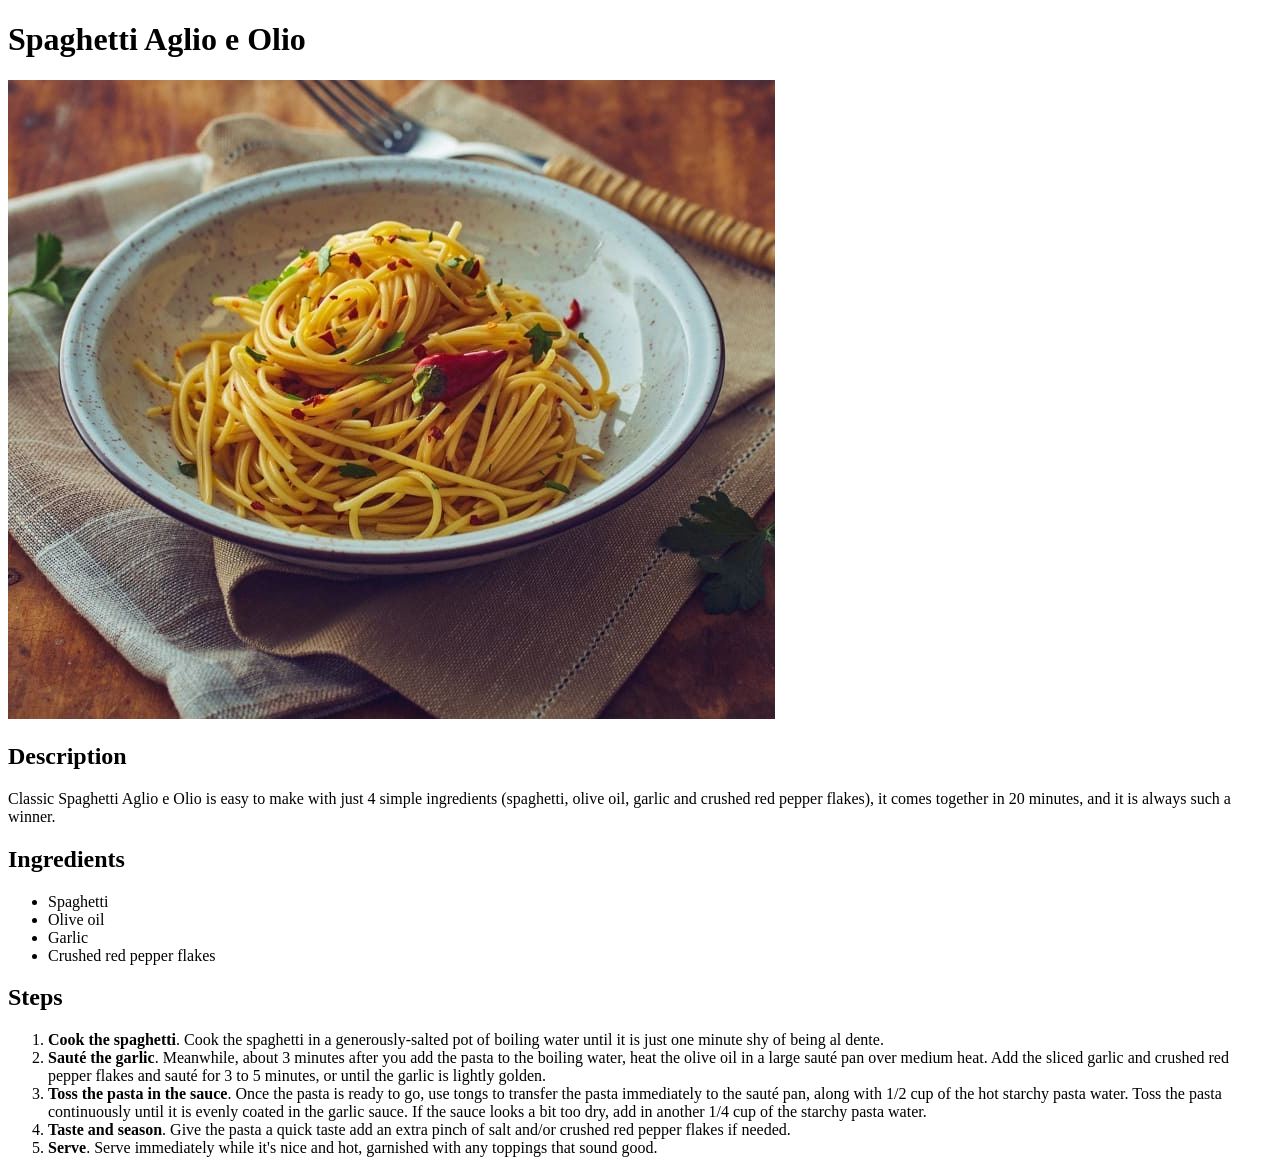
==== recipes/alio-e-olio.html @ eb294d82 "Finish Gnocchi page recipe Made a page recipe containing image of the dish, quick description, ingre" ====
<!DOCTYPE html>
<html lang="en">
<head>
    <meta charset="UTF-8">
    <meta name="viewport" content="width=device-width, initial-scale=1.0">
    <title>Spaghetti Aglio e Olio</title>
</head>
<body>
    <h1>Spaghetti Aglio e Olio</h1>
    <img src="../img/pasta.jpg" alt="Photo of pasta, Aglio e Olio">

    <h2>Description</h2>
    <p>Classic Spaghetti Aglio e Olio is easy to make with just 4 simple ingredients (spaghetti, olive oil, garlic and crushed red pepper flakes),
       it comes together in 20 minutes, and it is always such a winner.</p>

    <h2>Ingredients</h2>
    <ul>
        <li>Spaghetti</li>
        <li>Olive oil</li>
        <li>Garlic</li>
        <li>Crushed red pepper flakes</li>
    </ul>

    <h2>Steps</h2>
    <ol>
        <li><strong>Cook the spaghetti</strong>. Cook the spaghetti in a generously-salted pot of boiling water until it is just one minute shy of being al dente.</li>
        <li><strong>Sauté the garlic</strong>.  Meanwhile, about 3 minutes after you add the pasta to the boiling water, heat the olive oil in a large sauté pan over medium heat. 
            Add the sliced garlic and crushed red pepper flakes and sauté for 3 to 5 minutes, or until the garlic is lightly golden.</li>
        <li><strong>Toss the pasta in the sauce</strong>.  Once the pasta is ready to go, use tongs to transfer the pasta immediately to the sauté pan, along with 1/2 cup of the hot starchy pasta water.
            Toss the pasta continuously until it is evenly coated in the garlic sauce. If the sauce looks a bit too dry, add in another 1/4 cup of the starchy pasta water.</li>
        <li><strong>Taste and season</strong>. Give the pasta a quick taste add an extra pinch of salt and/or crushed red pepper flakes if needed.</li>
        <li><strong>Serve</strong>. Serve immediately while it's nice and hot, garnished with any toppings that sound good.</li>
    </ol>
</body>
</html>
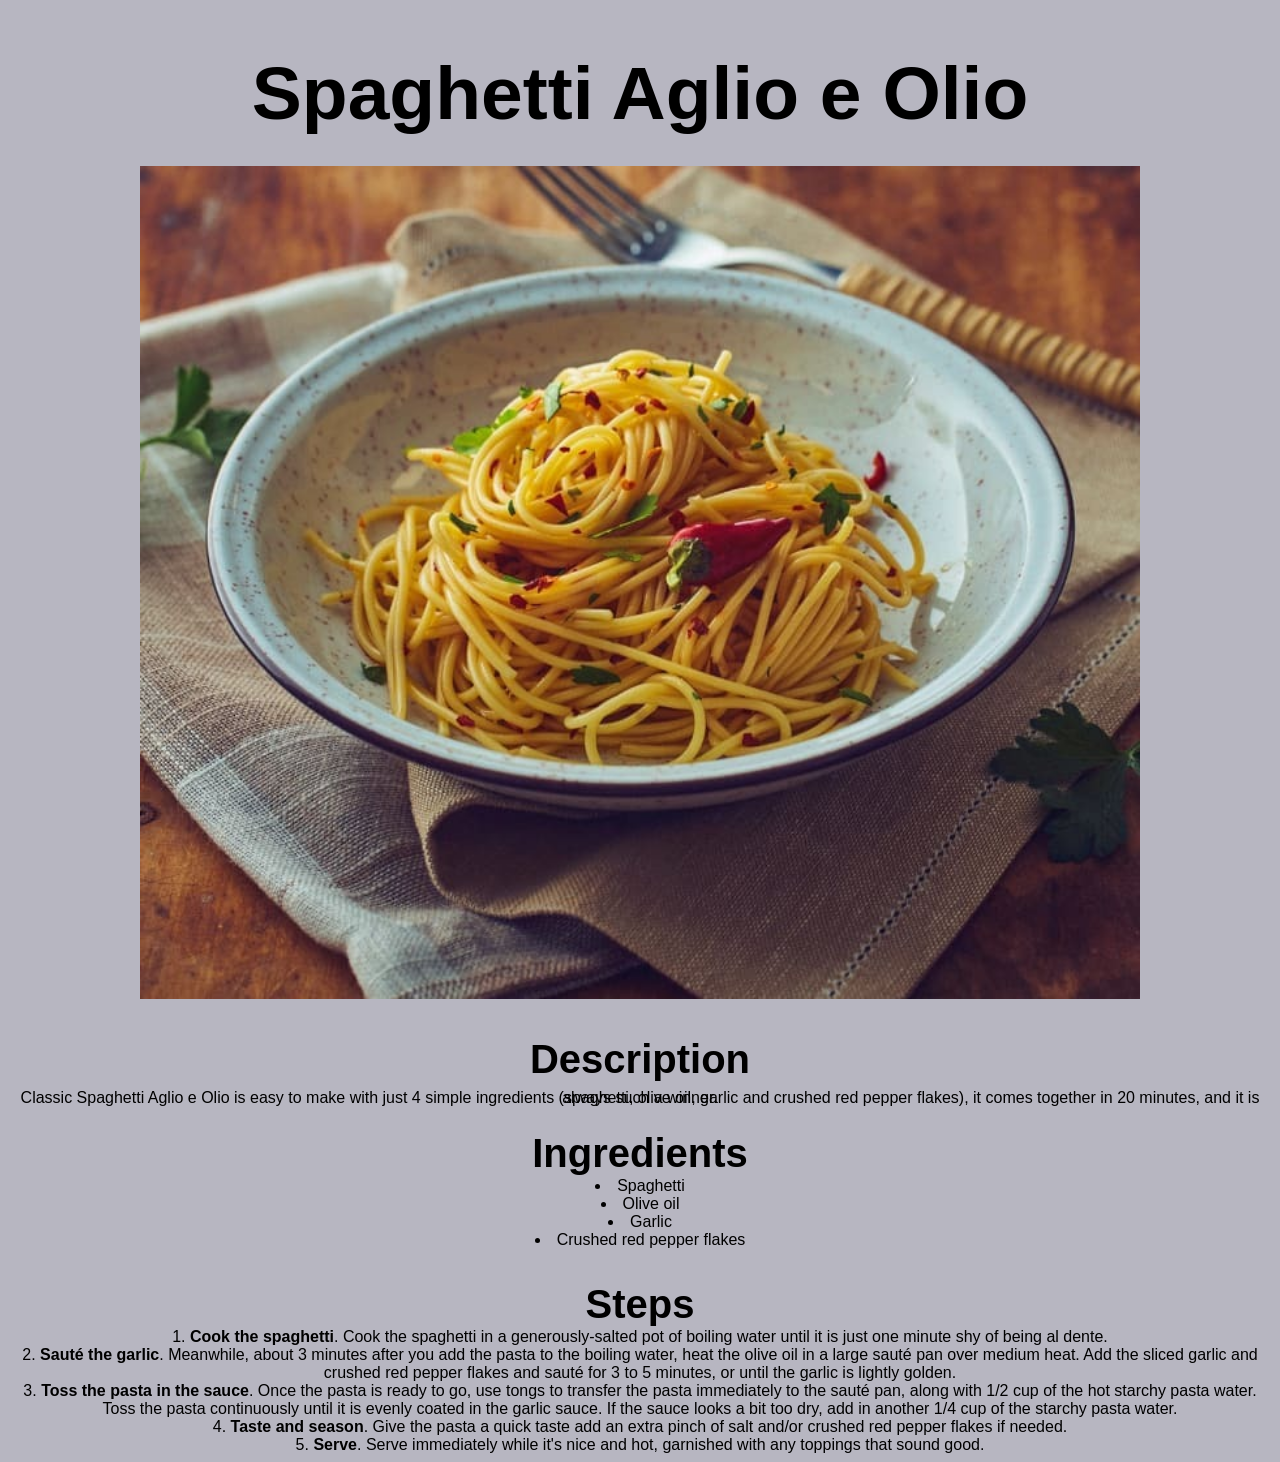
==== commit 3fc64801: "Add CSS to all pages Added background color, text colors, made all images proper size, centered list" ====
--- a/recipes/alio-e-olio.html
+++ b/recipes/alio-e-olio.html
@@ -4,32 +4,40 @@
     <meta charset="UTF-8">
     <meta name="viewport" content="width=device-width, initial-scale=1.0">
     <title>Spaghetti Aglio e Olio</title>
+    <link rel="stylesheet" href="../styles.css">
 </head>
 <body>
     <h1>Spaghetti Aglio e Olio</h1>
     <img src="../img/pasta.jpg" alt="Photo of pasta, Aglio e Olio">
 
     <h2>Description</h2>
-    <p>Classic Spaghetti Aglio e Olio is easy to make with just 4 simple ingredients (spaghetti, olive oil, garlic and crushed red pepper flakes),
-       it comes together in 20 minutes, and it is always such a winner.</p>
+    <p>
+        Classic Spaghetti Aglio e Olio is easy to make with just 4 simple ingredients
+        (spaghetti, olive oil, garlic and crushed red pepper flakes), it comes together
+        in 20 minutes, and it is always such a winner.
+    </p>
 
     <h2>Ingredients</h2>
-    <ul>
-        <li>Spaghetti</li>
-        <li>Olive oil</li>
-        <li>Garlic</li>
-        <li>Crushed red pepper flakes</li>
-    </ul>
+    <div class="container">
+        <ul class="ingredients">
+            <li>Spaghetti</li>
+            <li>Olive oil</li>
+            <li>Garlic</li>
+            <li>Crushed red pepper flakes</li>
+        </ul>
+    </div>
 
     <h2>Steps</h2>
-    <ol>
-        <li><strong>Cook the spaghetti</strong>. Cook the spaghetti in a generously-salted pot of boiling water until it is just one minute shy of being al dente.</li>
-        <li><strong>Sauté the garlic</strong>.  Meanwhile, about 3 minutes after you add the pasta to the boiling water, heat the olive oil in a large sauté pan over medium heat. 
-            Add the sliced garlic and crushed red pepper flakes and sauté for 3 to 5 minutes, or until the garlic is lightly golden.</li>
-        <li><strong>Toss the pasta in the sauce</strong>.  Once the pasta is ready to go, use tongs to transfer the pasta immediately to the sauté pan, along with 1/2 cup of the hot starchy pasta water.
-            Toss the pasta continuously until it is evenly coated in the garlic sauce. If the sauce looks a bit too dry, add in another 1/4 cup of the starchy pasta water.</li>
-        <li><strong>Taste and season</strong>. Give the pasta a quick taste add an extra pinch of salt and/or crushed red pepper flakes if needed.</li>
-        <li><strong>Serve</strong>. Serve immediately while it's nice and hot, garnished with any toppings that sound good.</li>
-    </ol>
+    <div class="container">
+        <ol class="steps">
+            <li><strong>Cook the spaghetti</strong>. Cook the spaghetti in a generously-salted pot of boiling water until it is just one minute shy of being al dente.</li>
+            <li><strong>Sauté the garlic</strong>. Meanwhile, about 3 minutes after you add the pasta to the boiling water, heat the olive oil in a large sauté pan over medium heat.
+                Add the sliced garlic and crushed red pepper flakes and sauté for 3 to 5 minutes, or until the garlic is lightly golden.</li>
+            <li><strong>Toss the pasta in the sauce</strong>.  Once the pasta is ready to go, use tongs to transfer the pasta immediately to the sauté pan, along with 1/2 cup of the hot starchy pasta water.
+                Toss the pasta continuously until it is evenly coated in the garlic sauce. If the sauce looks a bit too dry, add in another 1/4 cup of the starchy pasta water.</li>
+            <li><strong>Taste and season</strong>. Give the pasta a quick taste add an extra pinch of salt and/or crushed red pepper flakes if needed.</li>
+            <li><strong>Serve</strong>. Serve immediately while it's nice and hot, garnished with any toppings that sound good.</li>
+        </ol>
+    </div>
 </body>
 </html>
--- a/styles.css
+++ b/styles.css
@@ -0,0 +1,54 @@
+body {
+    background-color: #B7B6C1;
+    text-align: center;
+    font-family: Arial, Helvetica, sans-serif;
+}
+
+.list-of-recipes {
+    list-style-type: none;
+    line-height: 1.4;
+}
+
+img {
+    margin-top: 30px;
+    width: 1000px;
+    height: auto;
+}
+
+h1 {
+    font-size: 75px;
+    margin-bottom: 0px;
+}
+
+p {
+    line-height: 0;
+}
+
+a {
+    font-size: 25px;
+    line-height: 1.5;
+    text-decoration: underline #5a7a2a;
+    color: #5a7a2a;
+}
+
+h2 {
+    font-size: 2.5rem;
+    margin-bottom: 1px;
+}
+
+ul.ingredients,
+ol.steps,
+.list-of-recipes {
+    list-style-position: inside;
+    margin: 0;
+    padding: 0;
+}
+
+#gnocchi-img,
+#garlic-butter-salmon-img {
+    width: 400px;
+    height: auto;
+}
+
+
+
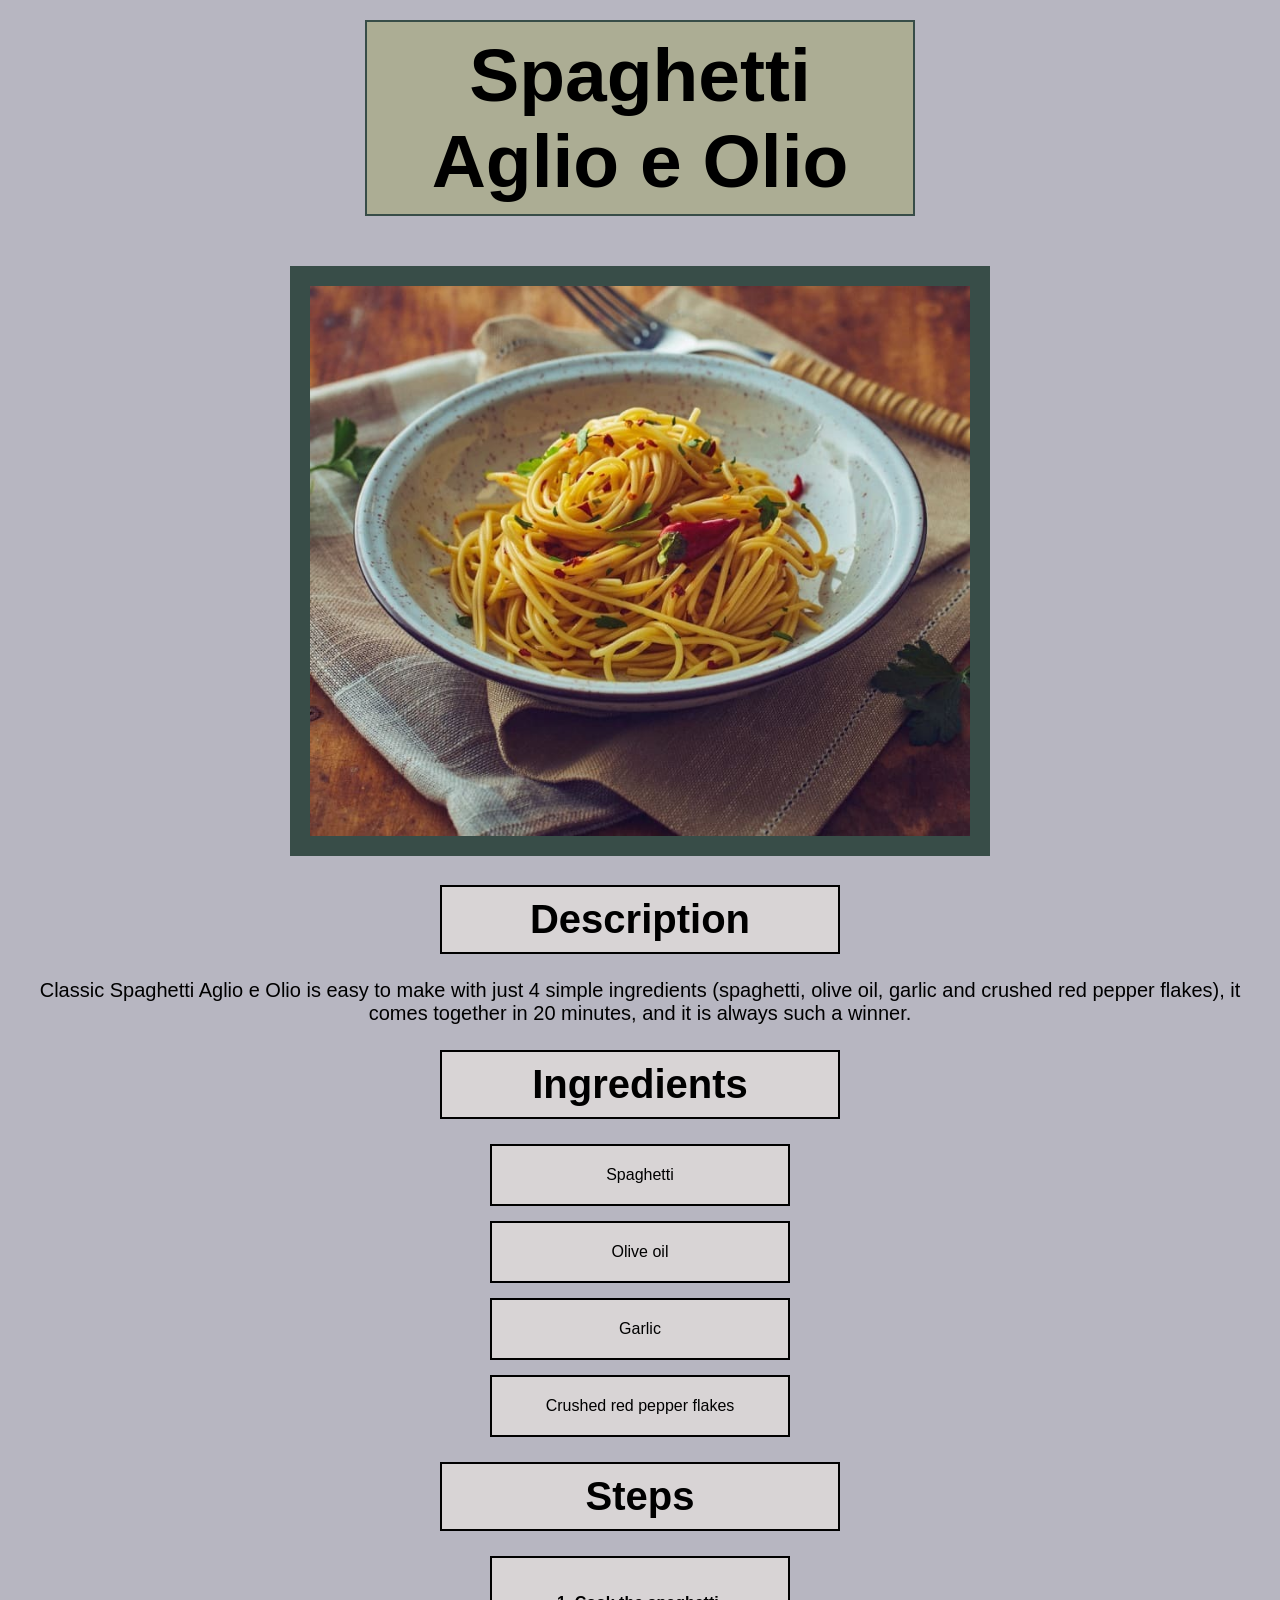
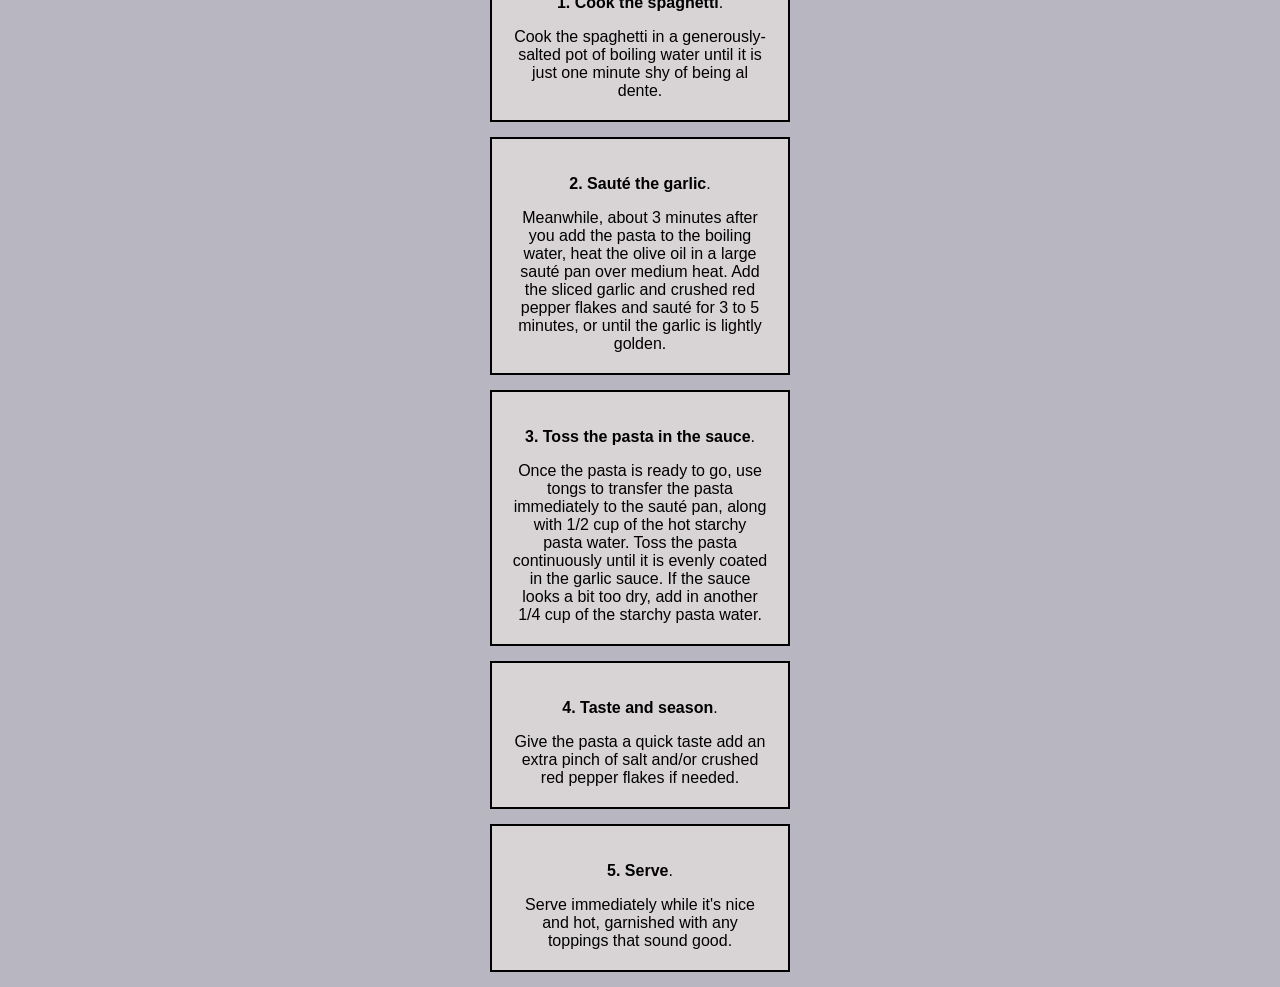
==== commit d2122ece: "Update styless by new box model properties Added box layout, padding, margins and borders to all the" ====
--- a/recipes/alio-e-olio.html
+++ b/recipes/alio-e-olio.html
@@ -10,8 +10,9 @@
     <h1>Spaghetti Aglio e Olio</h1>
     <img src="../img/pasta.jpg" alt="Photo of pasta, Aglio e Olio">
 
+    <div class="inline">
     <h2>Description</h2>
-    <p>
+    <p style="font-size: 20px;">
         Classic Spaghetti Aglio e Olio is easy to make with just 4 simple ingredients
         (spaghetti, olive oil, garlic and crushed red pepper flakes), it comes together
         in 20 minutes, and it is always such a winner.
@@ -30,14 +31,15 @@
     <h2>Steps</h2>
     <div class="container">
         <ol class="steps">
-            <li><strong>Cook the spaghetti</strong>. Cook the spaghetti in a generously-salted pot of boiling water until it is just one minute shy of being al dente.</li>
-            <li><strong>Sauté the garlic</strong>. Meanwhile, about 3 minutes after you add the pasta to the boiling water, heat the olive oil in a large sauté pan over medium heat.
+            <li><p><strong>1. Cook the spaghetti</strong>.</p> Cook the spaghetti in a generously-salted pot of boiling water until it is just one minute shy of being al dente.</li>
+            <li><p><strong>2. Sauté the garlic</strong>.</p> Meanwhile, about 3 minutes after you add the pasta to the boiling water, heat the olive oil in a large sauté pan over medium heat.
                 Add the sliced garlic and crushed red pepper flakes and sauté for 3 to 5 minutes, or until the garlic is lightly golden.</li>
-            <li><strong>Toss the pasta in the sauce</strong>.  Once the pasta is ready to go, use tongs to transfer the pasta immediately to the sauté pan, along with 1/2 cup of the hot starchy pasta water.
+            <li><p><strong>3. Toss the pasta in the sauce</strong>.</p>  Once the pasta is ready to go, use tongs to transfer the pasta immediately to the sauté pan, along with 1/2 cup of the hot starchy pasta water.
                 Toss the pasta continuously until it is evenly coated in the garlic sauce. If the sauce looks a bit too dry, add in another 1/4 cup of the starchy pasta water.</li>
-            <li><strong>Taste and season</strong>. Give the pasta a quick taste add an extra pinch of salt and/or crushed red pepper flakes if needed.</li>
-            <li><strong>Serve</strong>. Serve immediately while it's nice and hot, garnished with any toppings that sound good.</li>
+            <li><p><strong>4. Taste and season</strong>.</p> Give the pasta a quick taste add an extra pinch of salt and/or crushed red pepper flakes if needed.</li>
+            <li><p><strong>5. Serve</strong>.</p> Serve immediately while it's nice and hot, garnished with any toppings that sound good.</li>
         </ol>
     </div>
+</div>
 </body>
 </html>
--- a/styles.css
+++ b/styles.css
@@ -1,45 +1,63 @@
+* {
+    box-sizing: border-box;
+}
+
 body {
     background-color: #B7B6C1;
     text-align: center;
     font-family: Arial, Helvetica, sans-serif;
 }
 
-.list-of-recipes {
-    list-style-type: none;
-    line-height: 1.4;
+h1 {
+    font-size: 75px;
+    margin: 20px auto;
+    padding: 10px 5px;
+    background-color: #ACAD94;
+    width: 550px;
+    border: 2px solid #384D48;
+}
+
+h2 {
+    font-size: 2.5rem;
+    padding: 10px;
+    background-color: #D8D4D5;
+    border: 2px solid black;
+    width: 400px;
+    margin: 25px auto;
 }
 
 img {
     margin-top: 30px;
-    width: 1000px;
+    width: 700px;
     height: auto;
+    padding: 20px;
+    background-color: #384D48;
 }
 
-h1 {
-    font-size: 75px;
-    margin-bottom: 0px;
-}
-
-p {
-    line-height: 0;
+li {
+    padding: 20px;
+    background-color: #D8D4D5;
+    margin: 15px auto;
+    width: 300px;
+    border: 2px solid black;
+    list-style-type: none;
 }
 
 a {
     font-size: 25px;
     line-height: 1.5;
-    text-decoration: underline #5a7a2a;
-    color: #5a7a2a;
+    text-decoration: none;
+    color: black;
 }
 
-h2 {
-    font-size: 2.5rem;
-    margin-bottom: 1px;
+ul,
+ol {
+    margin: 0 auto;
+    padding: 0;
 }
 
-ul.ingredients,
-ol.steps,
 .list-of-recipes {
-    list-style-position: inside;
+    line-height: 1.4;
     margin: 0;
     padding: 0;
 }
@@ -48,7 +66,4 @@
 #garlic-butter-salmon-img {
     width: 400px;
     height: auto;
-}
-
-
-
+}
